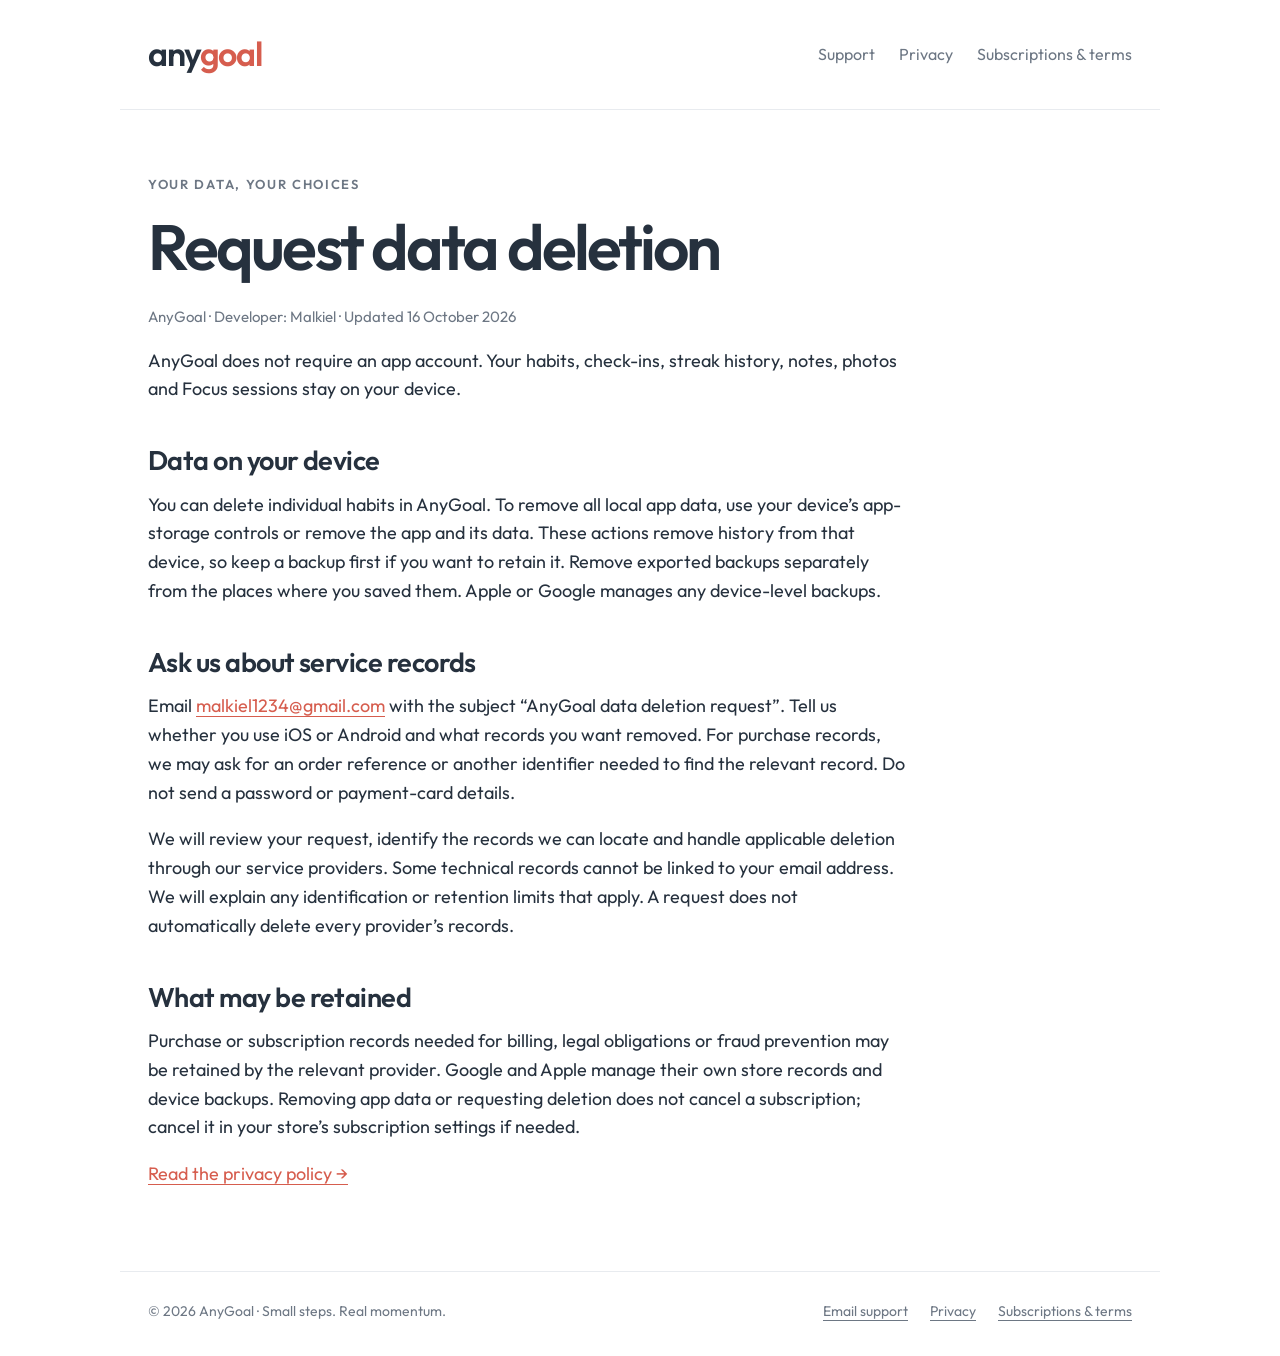
==== data-requests.html @ 2c90b1e6 "Publish AnyGoal support and privacy pages" ====
<!doctype html><html lang="en"><head><meta charset="utf-8"><meta name="viewport" content="width=device-width,initial-scale=1"><meta name="description" content="How to remove local AnyGoal data or request deletion of identifiable service records."><meta name="theme-color" content="#d65d4e"><title>Data requests · AnyGoal</title><link rel="icon" href="./assets/icon.svg" type="image/svg+xml"><link rel="stylesheet" href="./styles.css"></head><body><header><a class="brand" href="./" aria-label="AnyGoal support">any<span>goal</span></a><nav aria-label="Main"><a href="./">Support</a><a href="./privacy.html">Privacy</a><a href="./terms.html">Subscriptions & terms</a></nav></header><main>
<article class="document"><div class="eyebrow">Your data, your choices</div><h1>Request data deletion</h1><p class="meta">AnyGoal · Developer: Malkiel · Updated 16 October 2026</p><p>AnyGoal does not require an app account. Your habits, check-ins, streak history, notes, photos and Focus sessions stay on your device.</p>
<h2>Data on your device</h2><p>You can delete individual habits in AnyGoal. To remove all local app data, use your device’s app-storage controls or remove the app and its data. These actions remove history from that device, so keep a backup first if you want to retain it. Remove exported backups separately from the places where you saved them. Apple or Google manages any device-level backups.</p>
<h2>Ask us about service records</h2><p>Email <a href="mailto:malkiel1234@gmail.com?subject=AnyGoal%20data%20deletion%20request">malkiel1234@gmail.com</a> with the subject “AnyGoal data deletion request”. Tell us whether you use iOS or Android and what records you want removed. For purchase records, we may ask for an order reference or another identifier needed to find the relevant record. Do not send a password or payment-card details.</p>
<p>We will review your request, identify the records we can locate and handle applicable deletion through our service providers. Some technical records cannot be linked to your email address. We will explain any identification or retention limits that apply. A request does not automatically delete every provider’s records.</p>
<h2>What may be retained</h2><p>Purchase or subscription records needed for billing, legal obligations or fraud prevention may be retained by the relevant provider. Google and Apple manage their own store records and device backups. Removing app data or requesting deletion does not cancel a subscription; cancel it in your store’s subscription settings if needed.</p><p><a href="./privacy.html">Read the privacy policy →</a></p></article>
</main><footer><p>© 2026 AnyGoal · Small steps. Real momentum.</p><div class="links"><a href="mailto:malkiel1234@gmail.com">Email support</a><a href="./privacy.html">Privacy</a><a href="./terms.html">Subscriptions & terms</a></div></footer></body></html>
---- styles.css ----
@font-face{font-family:Outfit;src:url('/assets/Outfit-Regular.ttf') format('truetype');font-weight:400;font-display:swap}@font-face{font-family:Outfit;src:url('/assets/Outfit-SemiBold.ttf') format('truetype');font-weight:600 900;font-display:swap}
:root{color-scheme:light dark;--ink:#26313e;--muted:#6d7784;--coral:#d65d4e;--paper:#fff;--line:#e8ebef;--sky:#e6f4ff;--rose:#fce9ed;--mint:#e8f5e9;--honey:#fff5d9}
*{box-sizing:border-box}body{margin:0;background:var(--paper);color:var(--ink);font:400 18px/1.6 Outfit,system-ui,sans-serif}a{color:var(--coral);text-underline-offset:4px}a:hover{text-decoration-thickness:2px}a:focus-visible{outline:3px solid var(--coral);outline-offset:5px;border-radius:3px}header,main,footer{max-width:1040px;margin:auto;padding:0 28px}header{display:flex;align-items:center;justify-content:space-between;gap:20px;min-height:110px;border-bottom:1px solid var(--line)}.brand{font-size:34px;font-weight:600;letter-spacing:-1.4px;text-decoration:none;color:var(--ink);white-space:nowrap}.brand span{color:var(--coral)}nav{display:flex;gap:24px;flex-wrap:wrap;font-size:16px}nav a{text-decoration:none;color:var(--muted)}nav a[aria-current=page]{color:var(--coral)}main{padding-top:64px;padding-bottom:64px;min-height:60vh}.eyebrow{font-size:13px;letter-spacing:.13em;text-transform:uppercase;color:var(--muted);font-weight:600}h1{font-size:clamp(38px,6vw,64px);line-height:1.06;letter-spacing:-.045em;max-width:800px;margin:18px 0 24px;font-weight:600}h2{font-size:27px;line-height:1.2;letter-spacing:-.02em;margin:40px 0 14px}h3{font-size:22px;line-height:1.25;margin:12px 0}p{margin:0 0 18px}.intro{font-size:22px;max-width:690px;color:var(--muted)}.hero{padding-bottom:32px}.button{display:inline-flex;align-items:center;justify-content:center;padding:14px 25px;min-height:54px;border-radius:30px;background:var(--coral);color:white;text-decoration:none;font-size:20px;font-weight:600;transition:transform .15s}.button:hover{transform:translateY(-1px)}.email{display:block;font-size:16px;margin:12px 0 0}.grid{display:grid;grid-template-columns:1fr 1fr;gap:18px;margin:30px 0}.card{border-radius:25px;padding:28px;background:var(--sky)}.card:nth-child(2){background:var(--rose)}.card:nth-child(3){background:var(--mint)}.card:nth-child(4){background:var(--honey)}.card p{margin-bottom:0}.symbol{font-size:30px;line-height:1}.note{color:var(--muted);font-size:15px}.document{max-width:800px;margin-right:auto}.document p,.document li{max-width:760px}.document ul{padding-left:24px}.document li{margin:8px 0}.links{display:flex;gap:22px;flex-wrap:wrap}footer{border-top:1px solid var(--line);padding-top:28px;padding-bottom:34px;color:var(--muted);font-size:14px;display:flex;justify-content:space-between;gap:20px;flex-wrap:wrap}footer p{margin:0}footer a{color:var(--muted)}.meta{color:var(--muted);font-size:15px}.callout{background:var(--honey);border-radius:20px;padding:22px 25px;margin:30px 0}.callout p:last-child{margin:0}
@media(max-width:620px){header{align-items:flex-start;padding-top:22px;padding-bottom:22px;flex-direction:column;gap:8px}nav{gap:20px}main{padding-top:40px}.grid{grid-template-columns:1fr}.card{padding:24px}h1{font-size:42px}.intro{font-size:20px}}
@media(prefers-color-scheme:dark){:root{--paper:#171b23;--ink:#f3f3f6;--muted:#b1b8c3;--coral:#ef9385;--line:#343b48;--sky:#243846;--rose:#412b35;--mint:#293e34;--honey:#443c27}.button{background:#d65d4e;color:#fff}}
@media(prefers-reduced-motion:reduce){*{transition:none!important;scroll-behavior:auto!important}}
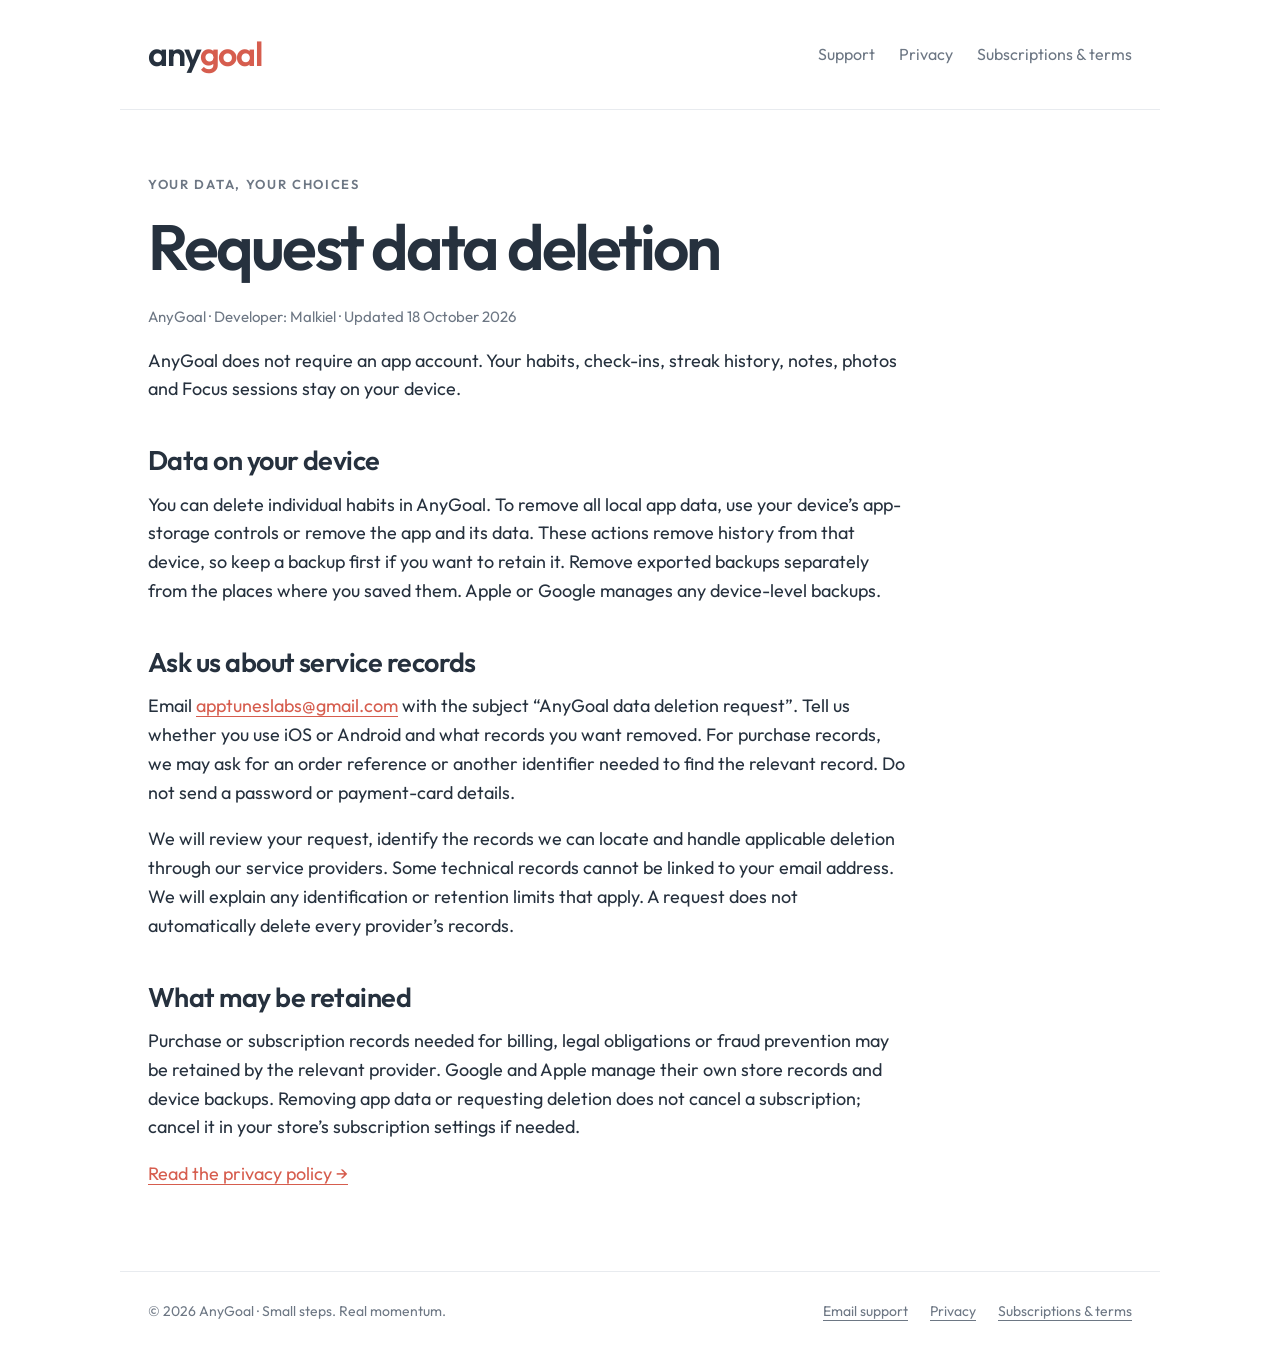
==== commit 4fc26094: "Update support and privacy contact email" ====
--- a/data-requests.html
+++ b/data-requests.html
@@ -1,7 +1,7 @@
 <!doctype html><html lang="en"><head><meta charset="utf-8"><meta name="viewport" content="width=device-width,initial-scale=1"><meta name="description" content="How to remove local AnyGoal data or request deletion of identifiable service records."><meta name="theme-color" content="#d65d4e"><title>Data requests · AnyGoal</title><link rel="icon" href="./assets/icon.svg" type="image/svg+xml"><link rel="stylesheet" href="./styles.css"></head><body><header><a class="brand" href="./" aria-label="AnyGoal support">any<span>goal</span></a><nav aria-label="Main"><a href="./">Support</a><a href="./privacy.html">Privacy</a><a href="./terms.html">Subscriptions & terms</a></nav></header><main>
-<article class="document"><div class="eyebrow">Your data, your choices</div><h1>Request data deletion</h1><p class="meta">AnyGoal · Developer: Malkiel · Updated 16 October 2026</p><p>AnyGoal does not require an app account. Your habits, check-ins, streak history, notes, photos and Focus sessions stay on your device.</p>
+<article class="document"><div class="eyebrow">Your data, your choices</div><h1>Request data deletion</h1><p class="meta">AnyGoal · Developer: Malkiel · Updated 18 October 2026</p><p>AnyGoal does not require an app account. Your habits, check-ins, streak history, notes, photos and Focus sessions stay on your device.</p>
 <h2>Data on your device</h2><p>You can delete individual habits in AnyGoal. To remove all local app data, use your device’s app-storage controls or remove the app and its data. These actions remove history from that device, so keep a backup first if you want to retain it. Remove exported backups separately from the places where you saved them. Apple or Google manages any device-level backups.</p>
-<h2>Ask us about service records</h2><p>Email <a href="mailto:malkiel1234@gmail.com?subject=AnyGoal%20data%20deletion%20request">malkiel1234@gmail.com</a> with the subject “AnyGoal data deletion request”. Tell us whether you use iOS or Android and what records you want removed. For purchase records, we may ask for an order reference or another identifier needed to find the relevant record. Do not send a password or payment-card details.</p>
+<h2>Ask us about service records</h2><p>Email <a href="mailto:apptuneslabs@gmail.com?subject=AnyGoal%20data%20deletion%20request">apptuneslabs@gmail.com</a> with the subject “AnyGoal data deletion request”. Tell us whether you use iOS or Android and what records you want removed. For purchase records, we may ask for an order reference or another identifier needed to find the relevant record. Do not send a password or payment-card details.</p>
 <p>We will review your request, identify the records we can locate and handle applicable deletion through our service providers. Some technical records cannot be linked to your email address. We will explain any identification or retention limits that apply. A request does not automatically delete every provider’s records.</p>
 <h2>What may be retained</h2><p>Purchase or subscription records needed for billing, legal obligations or fraud prevention may be retained by the relevant provider. Google and Apple manage their own store records and device backups. Removing app data or requesting deletion does not cancel a subscription; cancel it in your store’s subscription settings if needed.</p><p><a href="./privacy.html">Read the privacy policy →</a></p></article>
-</main><footer><p>© 2026 AnyGoal · Small steps. Real momentum.</p><div class="links"><a href="mailto:malkiel1234@gmail.com">Email support</a><a href="./privacy.html">Privacy</a><a href="./terms.html">Subscriptions & terms</a></div></footer></body></html>+</main><footer><p>© 2026 AnyGoal · Small steps. Real momentum.</p><div class="links"><a href="mailto:apptuneslabs@gmail.com">Email support</a><a href="./privacy.html">Privacy</a><a href="./terms.html">Subscriptions & terms</a></div></footer></body></html>
--- a/styles.css
+++ b/styles.css
@@ -1,4 +1,4 @@
-@font-face{font-family:Outfit;src:url('/assets/Outfit-Regular.ttf') format('truetype');font-weight:400;font-display:swap}@font-face{font-family:Outfit;src:url('/assets/Outfit-SemiBold.ttf') format('truetype');font-weight:600 900;font-display:swap}
+@font-face{font-family:Outfit;src:url('./assets/Outfit-Regular.ttf') format('truetype');font-weight:400;font-display:swap}@font-face{font-family:Outfit;src:url('./assets/Outfit-SemiBold.ttf') format('truetype');font-weight:600 900;font-display:swap}
 :root{color-scheme:light dark;--ink:#26313e;--muted:#6d7784;--coral:#d65d4e;--paper:#fff;--line:#e8ebef;--sky:#e6f4ff;--rose:#fce9ed;--mint:#e8f5e9;--honey:#fff5d9}
 *{box-sizing:border-box}body{margin:0;background:var(--paper);color:var(--ink);font:400 18px/1.6 Outfit,system-ui,sans-serif}a{color:var(--coral);text-underline-offset:4px}a:hover{text-decoration-thickness:2px}a:focus-visible{outline:3px solid var(--coral);outline-offset:5px;border-radius:3px}header,main,footer{max-width:1040px;margin:auto;padding:0 28px}header{display:flex;align-items:center;justify-content:space-between;gap:20px;min-height:110px;border-bottom:1px solid var(--line)}.brand{font-size:34px;font-weight:600;letter-spacing:-1.4px;text-decoration:none;color:var(--ink);white-space:nowrap}.brand span{color:var(--coral)}nav{display:flex;gap:24px;flex-wrap:wrap;font-size:16px}nav a{text-decoration:none;color:var(--muted)}nav a[aria-current=page]{color:var(--coral)}main{padding-top:64px;padding-bottom:64px;min-height:60vh}.eyebrow{font-size:13px;letter-spacing:.13em;text-transform:uppercase;color:var(--muted);font-weight:600}h1{font-size:clamp(38px,6vw,64px);line-height:1.06;letter-spacing:-.045em;max-width:800px;margin:18px 0 24px;font-weight:600}h2{font-size:27px;line-height:1.2;letter-spacing:-.02em;margin:40px 0 14px}h3{font-size:22px;line-height:1.25;margin:12px 0}p{margin:0 0 18px}.intro{font-size:22px;max-width:690px;color:var(--muted)}.hero{padding-bottom:32px}.button{display:inline-flex;align-items:center;justify-content:center;padding:14px 25px;min-height:54px;border-radius:30px;background:var(--coral);color:white;text-decoration:none;font-size:20px;font-weight:600;transition:transform .15s}.button:hover{transform:translateY(-1px)}.email{display:block;font-size:16px;margin:12px 0 0}.grid{display:grid;grid-template-columns:1fr 1fr;gap:18px;margin:30px 0}.card{border-radius:25px;padding:28px;background:var(--sky)}.card:nth-child(2){background:var(--rose)}.card:nth-child(3){background:var(--mint)}.card:nth-child(4){background:var(--honey)}.card p{margin-bottom:0}.symbol{font-size:30px;line-height:1}.note{color:var(--muted);font-size:15px}.document{max-width:800px;margin-right:auto}.document p,.document li{max-width:760px}.document ul{padding-left:24px}.document li{margin:8px 0}.links{display:flex;gap:22px;flex-wrap:wrap}footer{border-top:1px solid var(--line);padding-top:28px;padding-bottom:34px;color:var(--muted);font-size:14px;display:flex;justify-content:space-between;gap:20px;flex-wrap:wrap}footer p{margin:0}footer a{color:var(--muted)}.meta{color:var(--muted);font-size:15px}.callout{background:var(--honey);border-radius:20px;padding:22px 25px;margin:30px 0}.callout p:last-child{margin:0}
 @media(max-width:620px){header{align-items:flex-start;padding-top:22px;padding-bottom:22px;flex-direction:column;gap:8px}nav{gap:20px}main{padding-top:40px}.grid{grid-template-columns:1fr}.card{padding:24px}h1{font-size:42px}.intro{font-size:20px}}
